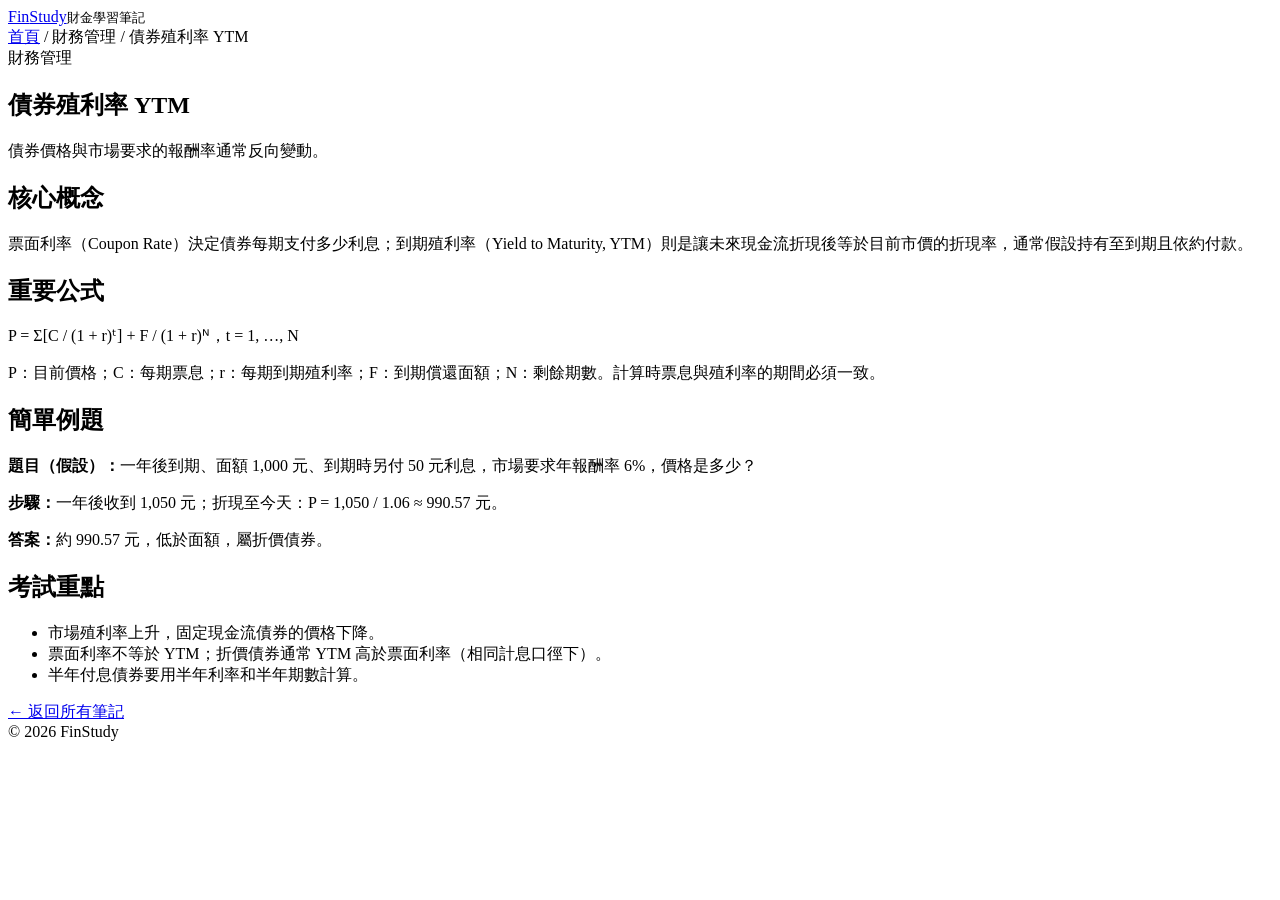
==== bond-yield.html @ 3fb216bf "Add files via upload" ====
<!doctype html><html lang="zh-Hant"><head><meta charset="utf-8"><meta name="viewport" content="width=device-width,initial-scale=1"><meta name="description" content="用例題理解債券票面利率、價格與到期殖利率。"><title>債券殖利率 YTM｜FinStudy</title><link rel="stylesheet" href="../css/style.css"></head><body><header class="topbar"><div class="container nav"><a class="logo" href="../index.html">Fin<span>Study</span></a><small>財金學習筆記</small></div></header><main class="container"><article class="note"><nav class="crumb"><a href="../index.html">首頁</a> / 財務管理 / 債券殖利率 YTM</nav><span class="pill">財務管理</span><h1>債券殖利率 YTM</h1><p class="lead">債券價格與市場要求的報酬率通常反向變動。</p><h2>核心概念</h2><p>票面利率（Coupon Rate）決定債券每期支付多少利息；到期殖利率（Yield to Maturity, YTM）則是讓未來現金流折現後等於目前市價的折現率，通常假設持有至到期且依約付款。</p><h2>重要公式</h2><div class="formula">P = Σ[C / (1 + r)ᵗ] + F / (1 + r)ᴺ，t = 1, …, N</div><p>P：目前價格；C：每期票息；r：每期到期殖利率；F：到期償還面額；N：剩餘期數。計算時票息與殖利率的期間必須一致。</p><h2>簡單例題</h2><div class="example"><p><strong>題目（假設）：</strong>一年後到期、面額 1,000 元、到期時另付 50 元利息，市場要求年報酬率 6%，價格是多少？</p><p><strong>步驟：</strong>一年後收到 1,050 元；折現至今天：P = 1,050 / 1.06 ≈ 990.57 元。</p><p><strong>答案：</strong>約 990.57 元，低於面額，屬折價債券。</p></div><h2>考試重點</h2><ul><li>市場殖利率上升，固定現金流債券的價格下降。</li><li>票面利率不等於 YTM；折價債券通常 YTM 高於票面利率（相同計息口徑下）。</li><li>半年付息債券要用半年利率和半年期數計算。</li></ul><a class="back" href="../index.html">← 返回所有筆記</a></article></main><footer class="footer">© 2026 FinStudy</footer><script src="../js/main.js" defer></script></body></html>
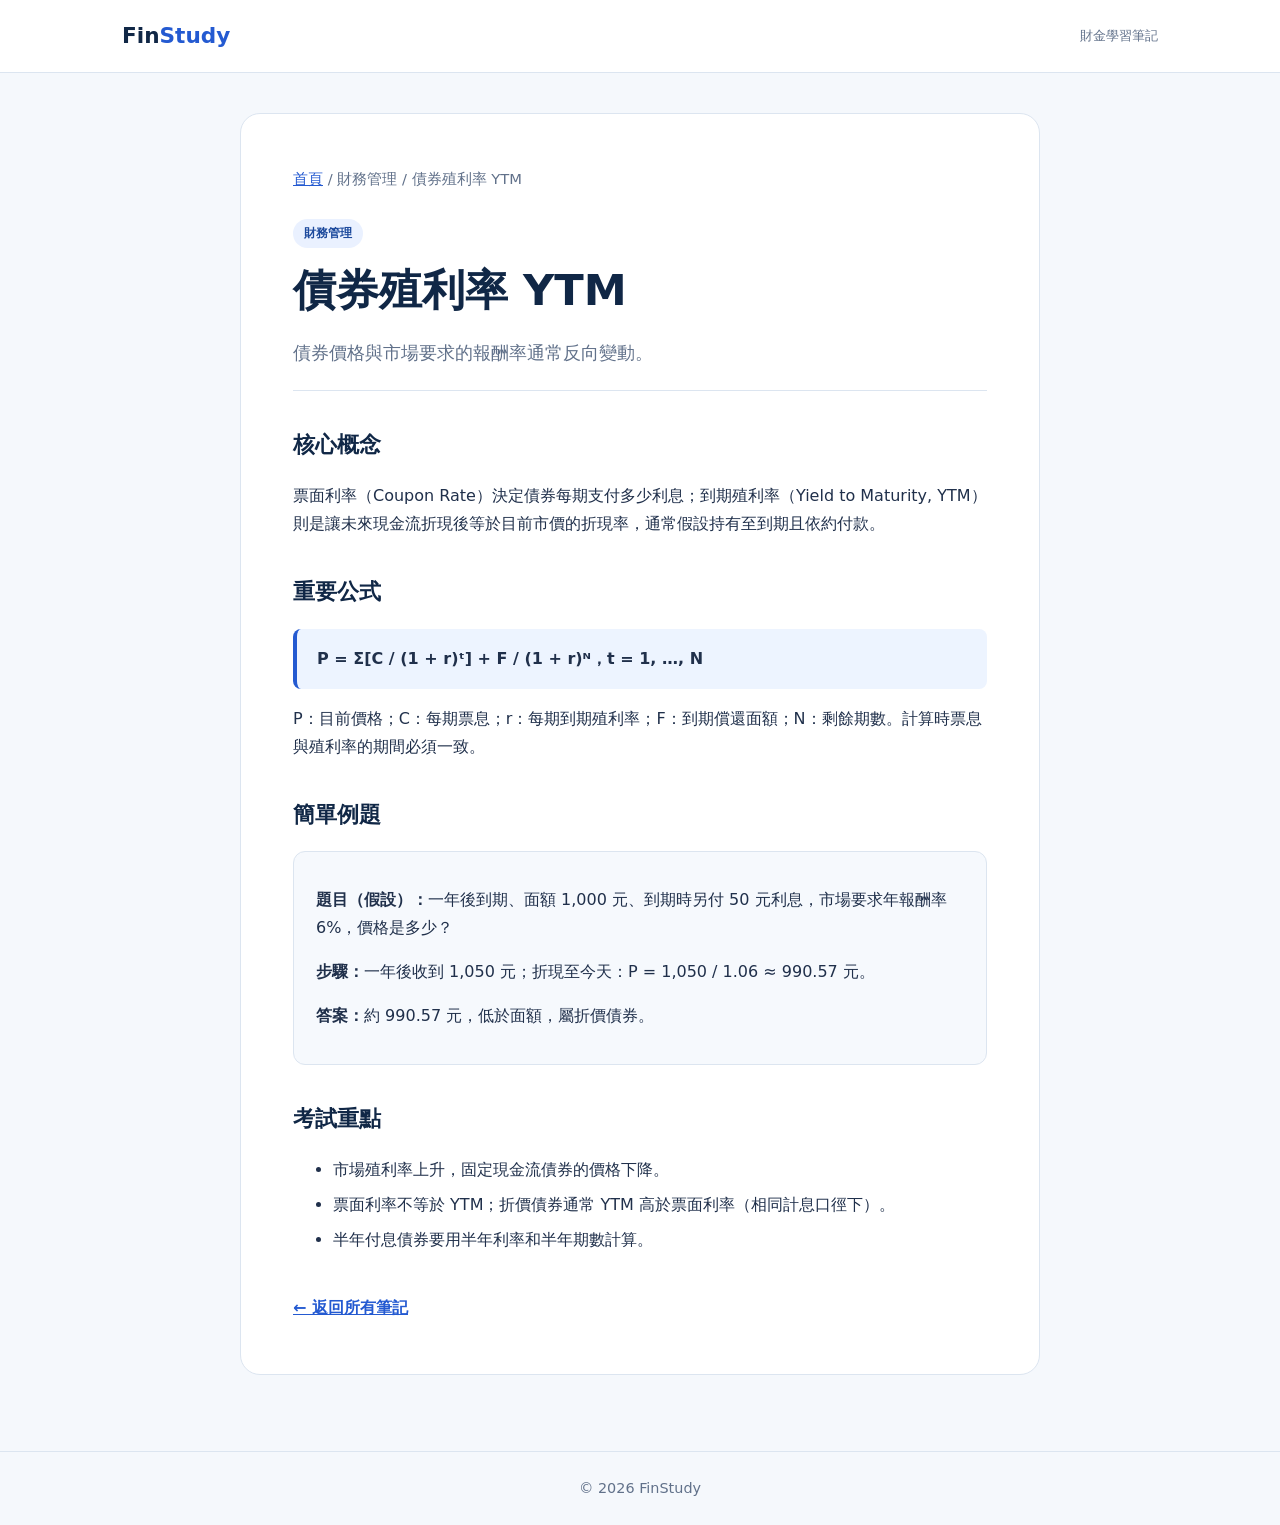
==== commit e53331f2: "Update bond-yield.html" ====
--- a/bond-yield.html
+++ b/bond-yield.html
@@ -1 +1 @@
-<!doctype html><html lang="zh-Hant"><head><meta charset="utf-8"><meta name="viewport" content="width=device-width,initial-scale=1"><meta name="description" content="用例題理解債券票面利率、價格與到期殖利率。"><title>債券殖利率 YTM｜FinStudy</title><link rel="stylesheet" href="../css/style.css"></head><body><header class="topbar"><div class="container nav"><a class="logo" href="../index.html">Fin<span>Study</span></a><small>財金學習筆記</small></div></header><main class="container"><article class="note"><nav class="crumb"><a href="../index.html">首頁</a> / 財務管理 / 債券殖利率 YTM</nav><span class="pill">財務管理</span><h1>債券殖利率 YTM</h1><p class="lead">債券價格與市場要求的報酬率通常反向變動。</p><h2>核心概念</h2><p>票面利率（Coupon Rate）決定債券每期支付多少利息；到期殖利率（Yield to Maturity, YTM）則是讓未來現金流折現後等於目前市價的折現率，通常假設持有至到期且依約付款。</p><h2>重要公式</h2><div class="formula">P = Σ[C / (1 + r)ᵗ] + F / (1 + r)ᴺ，t = 1, …, N</div><p>P：目前價格；C：每期票息；r：每期到期殖利率；F：到期償還面額；N：剩餘期數。計算時票息與殖利率的期間必須一致。</p><h2>簡單例題</h2><div class="example"><p><strong>題目（假設）：</strong>一年後到期、面額 1,000 元、到期時另付 50 元利息，市場要求年報酬率 6%，價格是多少？</p><p><strong>步驟：</strong>一年後收到 1,050 元；折現至今天：P = 1,050 / 1.06 ≈ 990.57 元。</p><p><strong>答案：</strong>約 990.57 元，低於面額，屬折價債券。</p></div><h2>考試重點</h2><ul><li>市場殖利率上升，固定現金流債券的價格下降。</li><li>票面利率不等於 YTM；折價債券通常 YTM 高於票面利率（相同計息口徑下）。</li><li>半年付息債券要用半年利率和半年期數計算。</li></ul><a class="back" href="../index.html">← 返回所有筆記</a></article></main><footer class="footer">© 2026 FinStudy</footer><script src="../js/main.js" defer></script></body></html>
+<!doctype html><html lang="zh-Hant"><head><meta charset="utf-8"><meta name="viewport" content="width=device-width,initial-scale=1"><meta name="description" content="用例題理解債券票面利率、價格與到期殖利率。"><title>債券殖利率 YTM｜FinStudy</title><link rel="stylesheet" href="style.css"></head><body><header class="topbar"><div class="container nav"><a class="logo" href="../index.html">Fin<span>Study</span></a><small>財金學習筆記</small></div></header><main class="container"><article class="note"><nav class="crumb"><a href="../index.html">首頁</a> / 財務管理 / 債券殖利率 YTM</nav><span class="pill">財務管理</span><h1>債券殖利率 YTM</h1><p class="lead">債券價格與市場要求的報酬率通常反向變動。</p><h2>核心概念</h2><p>票面利率（Coupon Rate）決定債券每期支付多少利息；到期殖利率（Yield to Maturity, YTM）則是讓未來現金流折現後等於目前市價的折現率，通常假設持有至到期且依約付款。</p><h2>重要公式</h2><div class="formula">P = Σ[C / (1 + r)ᵗ] + F / (1 + r)ᴺ，t = 1, …, N</div><p>P：目前價格；C：每期票息；r：每期到期殖利率；F：到期償還面額；N：剩餘期數。計算時票息與殖利率的期間必須一致。</p><h2>簡單例題</h2><div class="example"><p><strong>題目（假設）：</strong>一年後到期、面額 1,000 元、到期時另付 50 元利息，市場要求年報酬率 6%，價格是多少？</p><p><strong>步驟：</strong>一年後收到 1,050 元；折現至今天：P = 1,050 / 1.06 ≈ 990.57 元。</p><p><strong>答案：</strong>約 990.57 元，低於面額，屬折價債券。</p></div><h2>考試重點</h2><ul><li>市場殖利率上升，固定現金流債券的價格下降。</li><li>票面利率不等於 YTM；折價債券通常 YTM 高於票面利率（相同計息口徑下）。</li><li>半年付息債券要用半年利率和半年期數計算。</li></ul><a class="back" href="../index.html">← 返回所有筆記</a></article></main><footer class="footer">© 2026 FinStudy</footer><script src="../js/main.js" defer></script></body></html>
--- a/style.css
+++ b/style.css
@@ -0,0 +1 @@
+:root{--navy:#102746;--blue:#245ad1;--ink:#20304b;--muted:#61718a;--bg:#f5f8fc;--line:#dce5f0;--white:#fff}*{box-sizing:border-box}html{scroll-behavior:smooth}body{margin:0;font-family:system-ui,-apple-system,"Noto Sans TC",sans-serif;color:var(--ink);background:var(--bg);line-height:1.75}a{color:var(--blue)}a:focus-visible,button:focus-visible,input:focus-visible,select:focus-visible{outline:3px solid #f3ae4e;outline-offset:3px}.container{max-width:1080px;margin:auto;padding:0 22px}.topbar{background:var(--white);border-bottom:1px solid var(--line)}.nav{min-height:72px;display:flex;align-items:center;justify-content:space-between;gap:16px}.logo{font-weight:850;font-size:1.35rem;color:var(--navy);text-decoration:none}.logo span{color:var(--blue)}.nav small{color:var(--muted)}.hero{background:linear-gradient(120deg,#102746,#234c8d);color:#fff;padding:72px 0 76px}.eyebrow{font-weight:700;letter-spacing:.08em;font-size:.8rem;color:#b9d3ff}.hero h1{font-size:clamp(2rem,5vw,3.35rem);line-height:1.2;margin:12px 0 18px}.hero p{max-width:660px;color:#dce8fc;font-size:1.07rem}.main{padding:45px 0 75px}.section-head{display:flex;justify-content:space-between;align-items:end;gap:20px;margin-bottom:18px}.section-head h2{margin:0;font-size:1.6rem;color:var(--navy)}.section-head p{margin:0;color:var(--muted)}.tools{display:flex;gap:12px;margin:22px 0 24px;flex-wrap:wrap}.tools input,.tools select{font:inherit;border:1px solid #cdd8e7;background:white;border-radius:12px;padding:11px 14px;min-height:48px}.tools input{flex:2;min-width:220px}.tools select{flex:1;min-width:170px}.cards{display:grid;grid-template-columns:repeat(3,minmax(0,1fr));gap:18px}.card{background:#fff;border:1px solid var(--line);border-radius:18px;padding:24px;box-shadow:0 8px 24px #11294a0a;display:flex;flex-direction:column}.pill{display:inline-block;width:fit-content;border-radius:100px;background:#eaf1ff;color:#1d4a9d;font-size:.77rem;font-weight:750;padding:4px 11px}.card h3{font-size:1.22rem;margin:18px 0 6px;color:var(--navy)}.card p{color:var(--muted);margin:0 0 20px;flex:1}.card a{font-weight:750;text-decoration:none}.card a:hover{text-decoration:underline}.empty{padding:22px;border:1px dashed #9eb1cd;border-radius:12px;color:var(--muted)}.note{max-width:800px;margin:40px auto 76px;background:#fff;border:1px solid var(--line);border-radius:20px;padding:clamp(22px,5vw,52px)}.crumb{font-size:.92rem;color:var(--muted);margin-bottom:26px}.note h1{font-size:clamp(1.9rem,4vw,2.7rem);line-height:1.3;color:var(--navy);margin:14px 0}.lead{font-size:1.13rem;color:var(--muted);border-bottom:1px solid var(--line);padding-bottom:22px}.note h2{font-size:1.35rem;color:var(--navy);margin-top:35px}.formula{background:#edf4ff;border-left:4px solid var(--blue);border-radius:8px;padding:16px 20px;overflow-wrap:anywhere;font-weight:700}.example{background:#f6f9fd;border:1px solid var(--line);border-radius:12px;padding:18px 22px}.note li{margin:7px 0}.back{display:inline-block;margin-top:24px;font-weight:750}.footer{border-top:1px solid var(--line);padding:24px 0;color:var(--muted);font-size:.9rem;text-align:center}@media(max-width:800px){.cards{grid-template-columns:repeat(2,minmax(0,1fr))}}@media(max-width:560px){.cards{grid-template-columns:1fr}.section-head{display:block}.hero{padding:54px 0}.nav small{display:none}.main{padding-top:32px}.note{margin:20px 12px 48px}.tools input,.tools select{width:100%}}
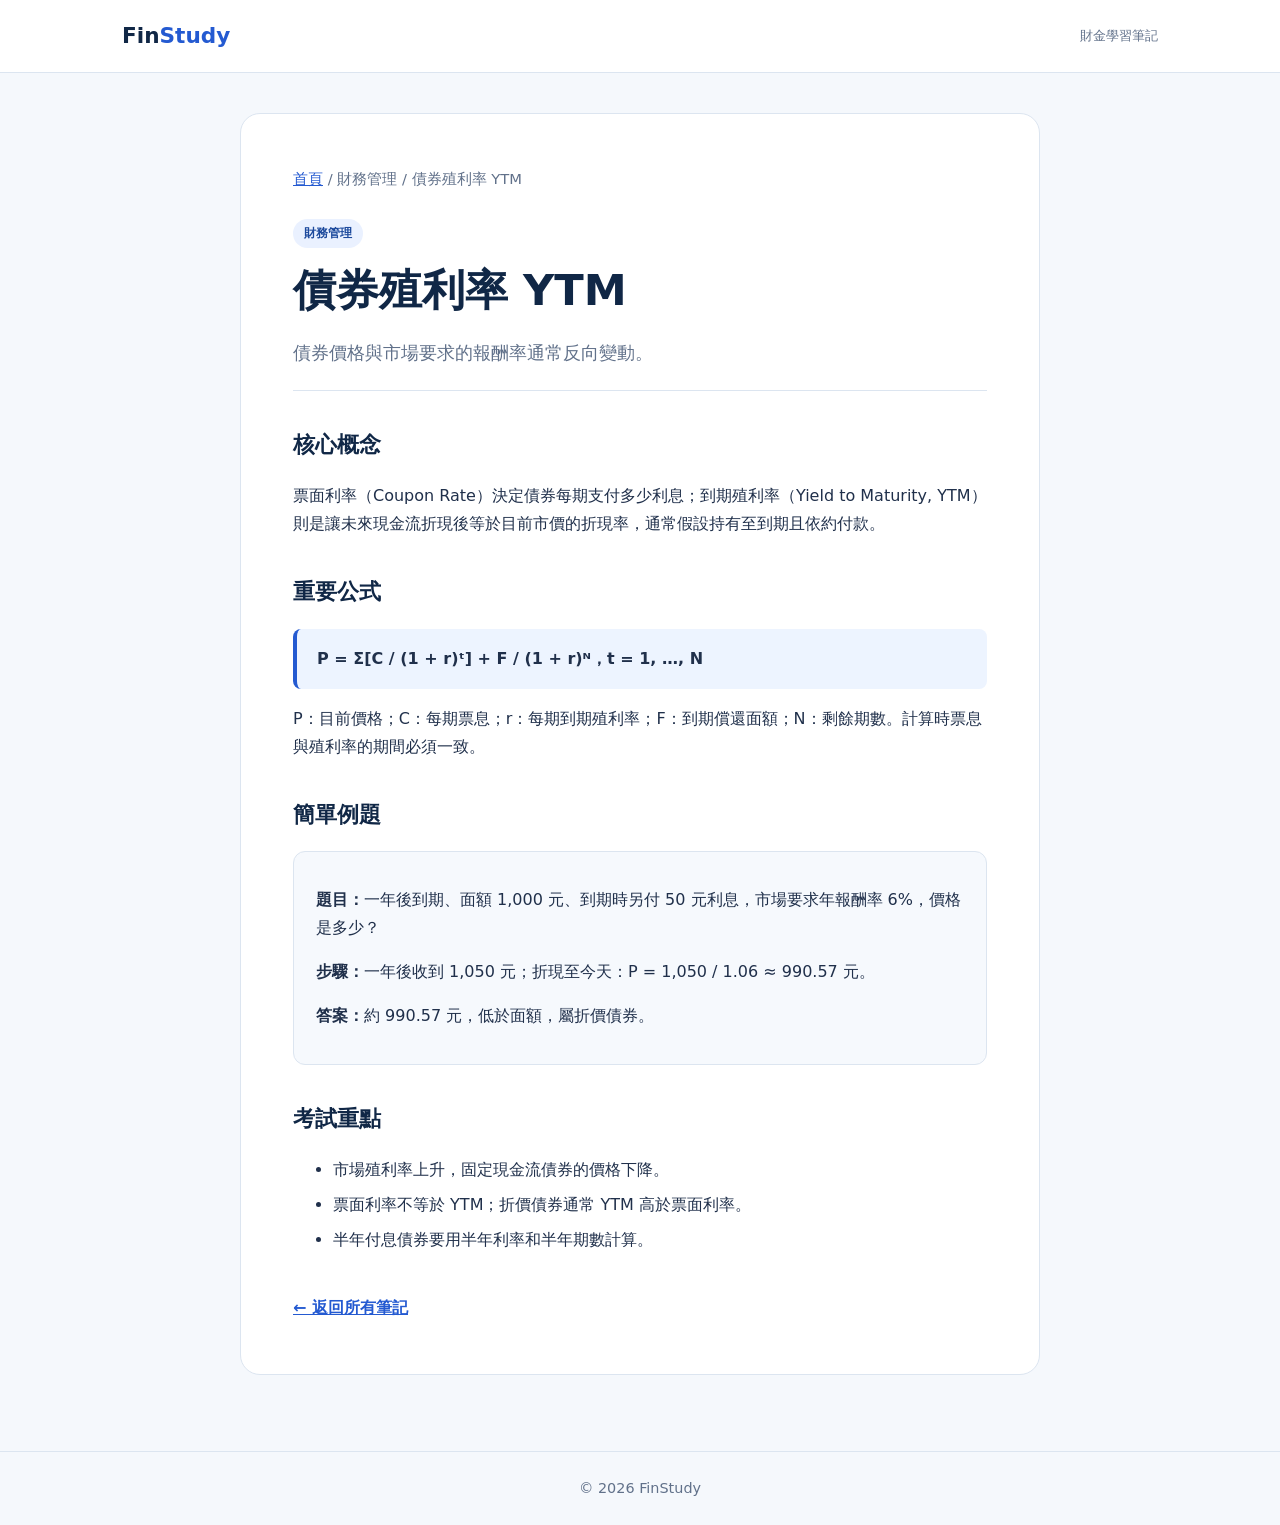
==== commit 86ad81c0: "Update bond-yield.html" ====
--- a/bond-yield.html
+++ b/bond-yield.html
@@ -1 +1,57 @@
-<!doctype html><html lang="zh-Hant"><head><meta charset="utf-8"><meta name="viewport" content="width=device-width,initial-scale=1"><meta name="description" content="用例題理解債券票面利率、價格與到期殖利率。"><title>債券殖利率 YTM｜FinStudy</title><link rel="stylesheet" href="style.css"></head><body><header class="topbar"><div class="container nav"><a class="logo" href="../index.html">Fin<span>Study</span></a><small>財金學習筆記</small></div></header><main class="container"><article class="note"><nav class="crumb"><a href="../index.html">首頁</a> / 財務管理 / 債券殖利率 YTM</nav><span class="pill">財務管理</span><h1>債券殖利率 YTM</h1><p class="lead">債券價格與市場要求的報酬率通常反向變動。</p><h2>核心概念</h2><p>票面利率（Coupon Rate）決定債券每期支付多少利息；到期殖利率（Yield to Maturity, YTM）則是讓未來現金流折現後等於目前市價的折現率，通常假設持有至到期且依約付款。</p><h2>重要公式</h2><div class="formula">P = Σ[C / (1 + r)ᵗ] + F / (1 + r)ᴺ，t = 1, …, N</div><p>P：目前價格；C：每期票息；r：每期到期殖利率；F：到期償還面額；N：剩餘期數。計算時票息與殖利率的期間必須一致。</p><h2>簡單例題</h2><div class="example"><p><strong>題目（假設）：</strong>一年後到期、面額 1,000 元、到期時另付 50 元利息，市場要求年報酬率 6%，價格是多少？</p><p><strong>步驟：</strong>一年後收到 1,050 元；折現至今天：P = 1,050 / 1.06 ≈ 990.57 元。</p><p><strong>答案：</strong>約 990.57 元，低於面額，屬折價債券。</p></div><h2>考試重點</h2><ul><li>市場殖利率上升，固定現金流債券的價格下降。</li><li>票面利率不等於 YTM；折價債券通常 YTM 高於票面利率（相同計息口徑下）。</li><li>半年付息債券要用半年利率和半年期數計算。</li></ul><a class="back" href="../index.html">← 返回所有筆記</a></article></main><footer class="footer">© 2026 FinStudy</footer><script src="../js/main.js" defer></script></body></html>
+
+<!DOCTYPE html>
+<html lang="zh-Hant">
+<head>
+<meta charset="UTF-8">
+<meta name="viewport" content="width=device-width, initial-scale=1">
+<title>債券殖利率 YTM｜FinStudy</title>
+<link rel="stylesheet" href="style.css">
+</head>
+<body>
+<header class="topbar">
+  <div class="container nav">
+    <a class="logo" href="/finance-study/">Fin<span>Study</span></a>
+    <small>財金學習筆記</small>
+  </div>
+</header>
+
+<main class="container">
+<article class="note">
+  <nav class="crumb">
+    <a href="/finance-study/">首頁</a> / 財務管理 / 債券殖利率 YTM
+  </nav>
+  <span class="pill">財務管理</span>
+  <h1>債券殖利率 YTM</h1>
+  <p class="lead">債券價格與市場要求的報酬率通常反向變動。</p>
+
+  <h2>核心概念</h2>
+  <p>票面利率（Coupon Rate）決定債券每期支付多少利息；到期殖利率（Yield to Maturity, YTM）則是讓未來現金流折現後等於目前市價的折現率，通常假設持有至到期且依約付款。</p>
+
+  <h2>重要公式</h2>
+  <div class="formula">
+    P = Σ[C / (1 + r)ᵗ] + F / (1 + r)ᴺ，t = 1, …, N
+  </div>
+  <p>P：目前價格；C：每期票息；r：每期到期殖利率；F：到期償還面額；N：剩餘期數。計算時票息與殖利率的期間必須一致。</p>
+
+  <h2>簡單例題</h2>
+  <div class="example">
+    <p><strong>題目：</strong>一年後到期、面額 1,000 元、到期時另付 50 元利息，市場要求年報酬率 6%，價格是多少？</p>
+    <p><strong>步驟：</strong>一年後收到 1,050 元；折現至今天：P = 1,050 / 1.06 ≈ 990.57 元。</p>
+    <p><strong>答案：</strong>約 990.57 元，低於面額，屬折價債券。</p>
+  </div>
+
+  <h2>考試重點</h2>
+  <ul>
+    <li>市場殖利率上升，固定現金流債券的價格下降。</li>
+    <li>票面利率不等於 YTM；折價債券通常 YTM 高於票面利率。</li>
+    <li>半年付息債券要用半年利率和半年期數計算。</li>
+  </ul>
+
+  <a class="back" href="https://oliviahuang1101.github.io/finance-study/">← 返回所有筆記</a>
+</article>
+</main>
+
+<footer class="footer">© 2026 FinStudy</footer>
+<script src="main.js" defer></script>
+</body>
+</html>
